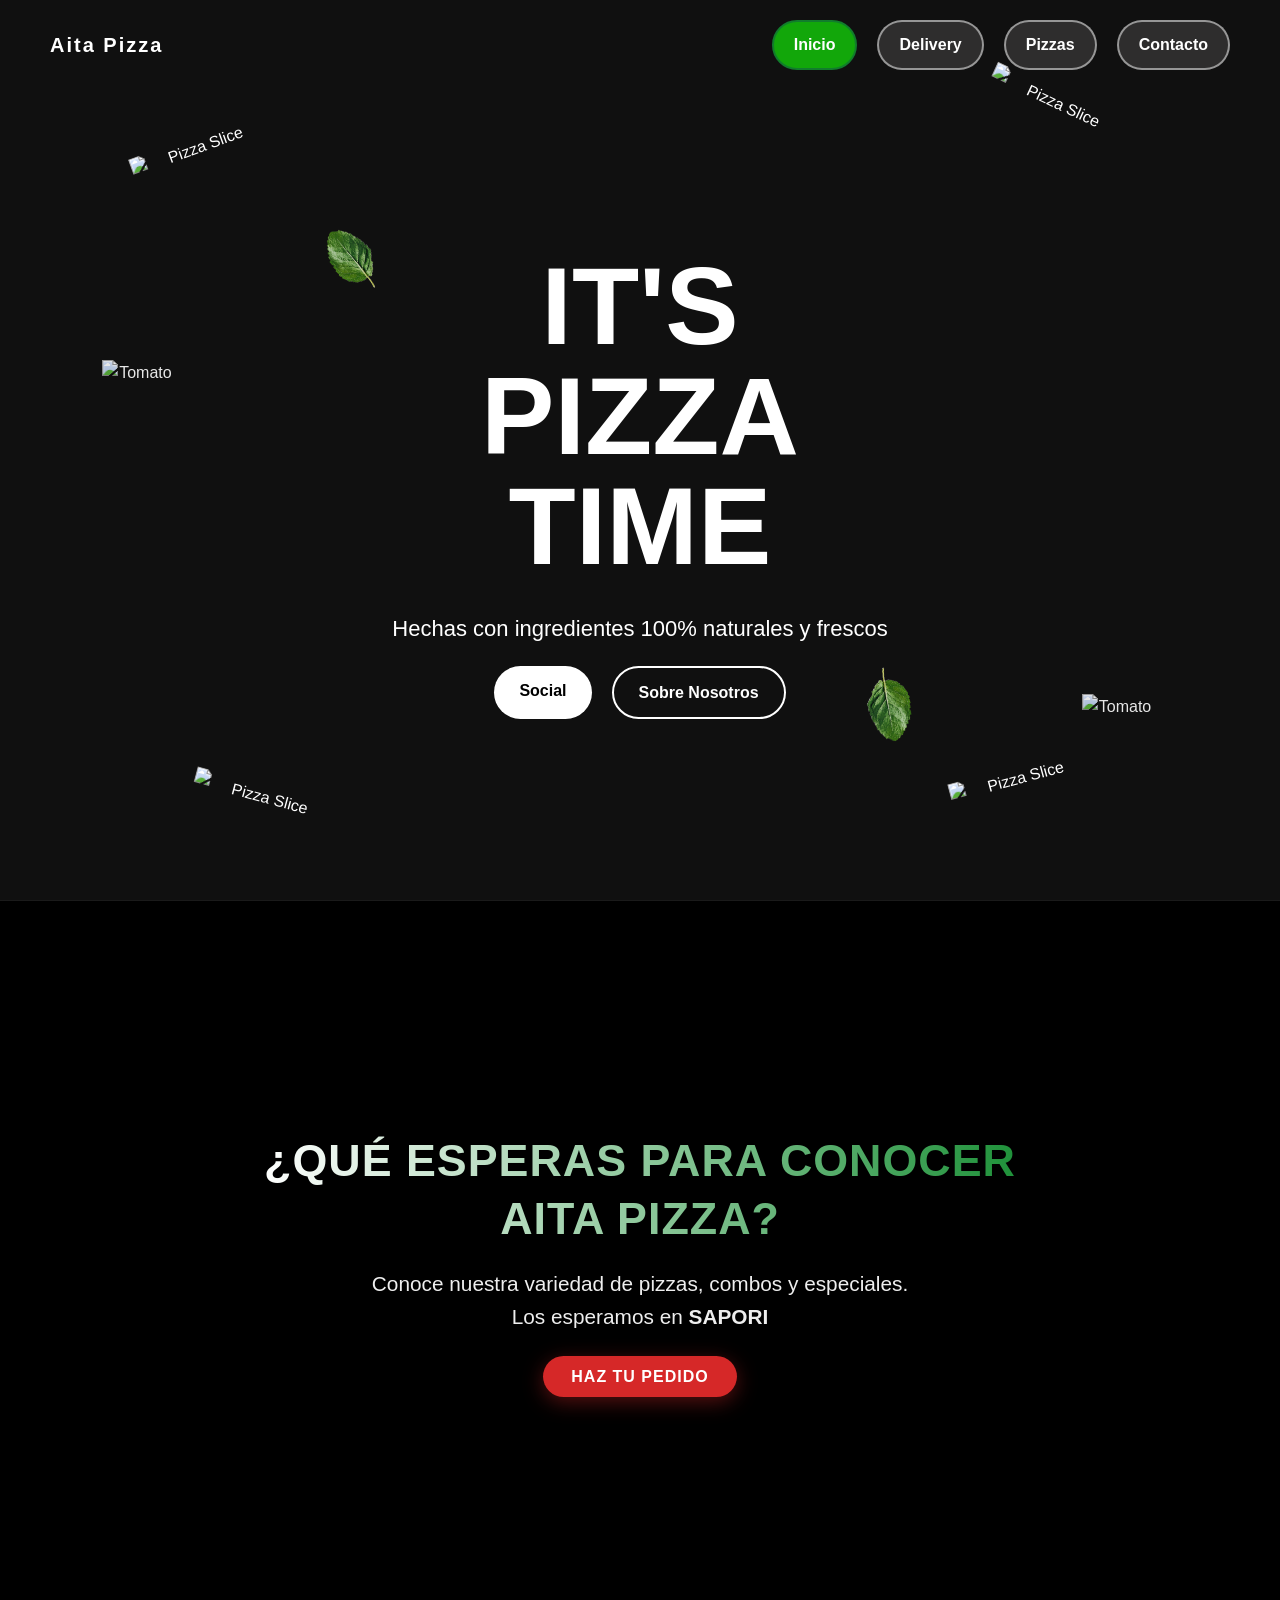
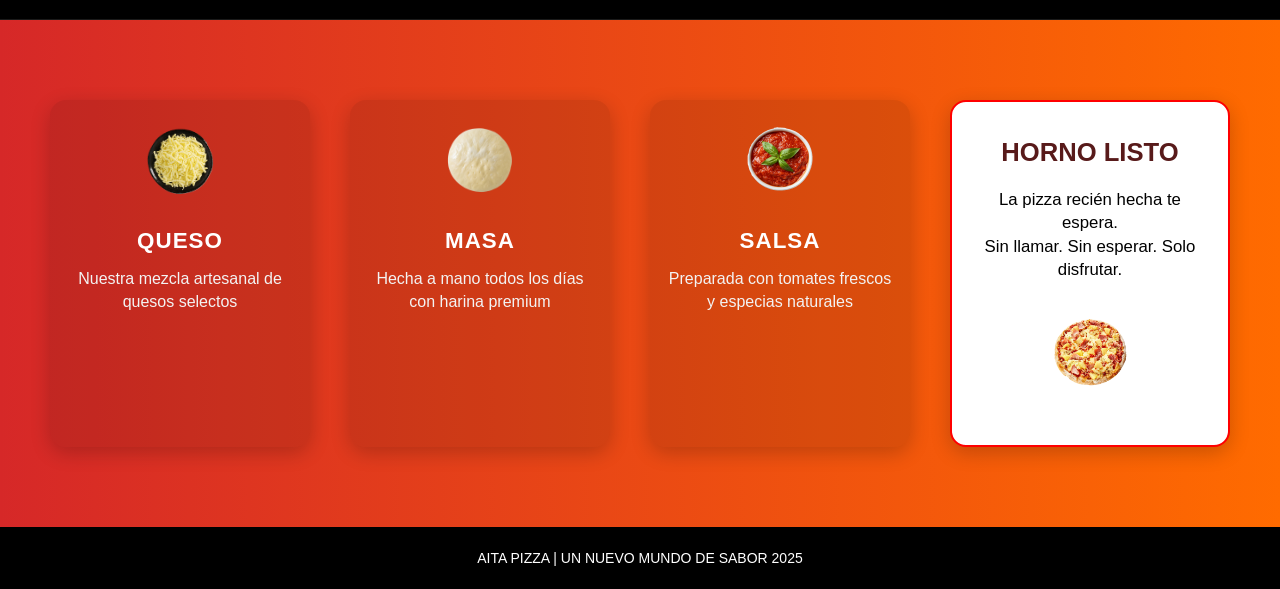
==== index.html @ 2b53fb68 "primera version del sitio aita pizza" ====
<!DOCTYPE html>
<html lang="es">
<head>
  <meta charset="UTF-8">
  <meta name="viewport" content="width=device-width, initial-scale=1.0">
  <link rel="icon" href="img/historia.png" type="image/png">
  <title>Aita Pizza - Inicio</title>
  <link rel="stylesheet" href="css/styles.css">
</head>
<body>
  <!-- HEADER -->
  <header>
    <div class="logo">
      <h2>Aita Pizza</h2>
    </div>
    <nav>
      <ul>
        <li><a href="index.html" class="active">Inicio</a></li>
        <li><a href="https://aitapizza.piwi.pe/#/store/Sapori">Delivery</a></li>
        <li><a href="carta.html">Pizzas</a></li>
        <li><a href="contacto.html">Contacto</a></li>
      </ul>
    </nav>
  </header>

  <!-- HERO PRINCIPAL -->
  <section class="hero">
    <h1>It's <br> Pizza <br> Time</h1>

    <div class="pizza-images">
      <img src="img/pizza1.png" alt="Pizza Slice" class="pizza top-left">
      <img src="img/pizza2.png" alt="Pizza Slice" class="pizza top-right">
      <img src="img/pizza3.png" alt="Pizza Slice" class="pizza bottom-left">
      <img src="img/pizza4.png" alt="Pizza Slice" class="pizza bottom-right">
    </div>

    <div class="decorations">
      <img src="img/bail1.png" alt="Basil Leaf" class="decor basil-top">
      <img src="img/bail2.png" alt="Basil Leaf" class="decor basil-bottom">
      <img src="img/tomate1.png" alt="Tomato" class="decor tomato-left">
      <img src="img/tomate1.png" alt="Tomato" class="decor tomato-right">
    </div>

    <div class="side-text">
      <p>Hechas con ingredientes 100% naturales y frescos</p>
      <div class="buttons">
        <a href="novedad.html" class="btn">Social</a>
        <a href="nosotros.html" class="btn secondary">Sobre Nosotros</a>
      </div>
    </div>
  </section>

  <!-- SECCIÓN DE PRESENTACIÓN -->
<section class="presentacion">
  <div class="video-container">
    <video src="vid/pizza-video.mp4" autoplay muted loop></video>
  </div>
  <div class="presentacion-texto">
    <h2>¿Qué esperas para conocer <span>Aita Pizza</span>?</h2>
    <p>Conoce nuestra variedad de pizzas, combos y especiales.<br>
    Los esperamos en <strong>SAPORI</strong> </p>
    <a href="https://aitapizza.piwi.pe/#/store/Sapori" class="btn">Haz tu pedido </a>
  </div>
</section>

<section class="ingredientes">
  <div class="ingredientes-container">

    <div class="ingrediente-item">
      <img src="img/queso.png" alt="Queso artesanal">
      <h3>QUESO</h3>
      <p>Nuestra mezcla artesanal de quesos selectos</p>
    </div>

    <div class="ingrediente-item">
      <img src="img/masa.png" alt="Masa fresca">
      <h3>MASA</h3>
      <p>Hecha a mano todos los días con harina premium</p>
    </div>

    <div class="ingrediente-item">
      <img src="img/salsa.png" alt="Salsa especial">
      <h3>SALSA</h3>
      <p>Preparada con tomates frescos y especias naturales</p>
    </div>

    <div class="ingrediente-item especial">
      <h2> HORNO LISTO </h2>
      <p>La pizza recién hecha te espera.<br>
      Sin llamar. Sin esperar. Solo disfrutar.</p>
      <img src="img/Tropical.png" alt="Pizza lista del horno">
    </div>

  </div>
</section>





  <!-- FOOTER -->
  <footer>
    <p>AITA PIZZA | UN NUEVO MUNDO DE SABOR 2025 </p>
  </footer>
</body>
</html>
---- css/styles.css ----
/* --- RESET GENERAL --- */
* {
  margin: 0;
  padding: 0;
  box-sizing: border-box;
}

body {
  font-family: Arial, Helvetica, sans-serif;
  background-color: #101010;
  color: #fff;
  line-height: 1.6;
}

/* --- HEADER --- */
header {
  position: fixed;
  top: 0;
  left: 0;
  width: 100%;
  padding: 20px 50px;
  background: transparent;
  display: flex;
  justify-content: space-between;
  align-items: center;
  z-index: 1000;
}

header .logo h2 {
  font-size: 20px;
  letter-spacing: 2px;
  font-weight: bold;
  color: #fff;
}

/* Menú de navegación */
header nav ul {
  list-style: none;
  display: flex;
  gap: 20px;
}

nav ul li a {
  display: inline-block;
  text-decoration: none;
  color: #fff;
  font-weight: bold;
  padding: 10px 20px;
    border: 2px solid rgba(255,255,255,0.5);
  border-radius: 30px;
  background-color: rgba(62, 61, 61, 0.671);
  transition: all 0.3s ease;
  cursor: pointer;
}

nav ul li a:hover,
nav ul li a.active {
  background-color: #12a70a;
  color: #ffffff;
  border-color: #117d2c;
}

/* --- HERO PRINCIPAL --- */
.hero {
  position: relative;
  display: flex;
  flex-direction: column;
  justify-content: center;
  align-items: center;
  min-height: 100vh;
  text-align: center;
  padding: 120px 20px 50px; /* margen por header */
}

.hero h1 {
  font-size: clamp(28px, 10vw, 110px);
  font-weight: 900;
  line-height: 1;
  text-transform: uppercase;
  z-index: 2;
}

/* Side text y botones */
.side-text {
  margin-top: 30px;
  max-width: 500px;
  width: 90%;
  text-align: center;
  z-index: 2;
}

.side-text p {
  font-size: clamp(15px, 2vw, 22px);
  margin-bottom: 20px;
}

.buttons {
  display: flex;
  justify-content: center;
  gap: 20px;
  flex-wrap: wrap;
}

.btn {
  text-decoration: none;
  background: #fff;
  color: #000;
  padding: 12px 25px;
  border-radius: 30px;
  font-weight: bold;
  transition: 0.3s;
}

.btn:hover {
  background: #218da5;
  color: #ffffff;
}

.btn.secondary {
  background: transparent;
  border: 2px solid #fff;
  color: #fff;
}

.btn.secondary:hover {
  background: #ff0000;
  border-color: #ff0000;
  color: #ffffff;
}

/* --- FOOTER --- */
footer {
  text-align: center;
  padding: 20px;
  background: #000;
  font-size: 14px;
}

/* --- PIZZA IMAGES --- */
.pizza-images img {
  position: absolute;
  width: clamp(60px, 12vw, 140px);
  z-index: 1;
}

.pizza.top-left { top: 15%; left: 10%; transform: rotate(-20deg); }
.pizza.top-right { top: 10%; right: 12%; transform: rotate(25deg); }
.pizza.bottom-left { bottom: 10%; left: 15%; transform: rotate(15deg); }
.pizza.bottom-right { bottom: 12%; right: 15%; transform: rotate(-15deg); }

/* --- DECORACIONES --- */
.decorations img {
  position: absolute;
  width: clamp(30px, 6vw, 70px);
  opacity: 0.9;
  z-index: 0;
}

.decor.basil-top { top: 25%; left: 25%; transform: rotate(-15deg); }
.decor.basil-bottom { bottom: 18%; right: 28%; transform: rotate(25deg); }
.decor.tomato-left { top: 40%; left: 8%; }
.decor.tomato-right { bottom: 20%; right: 10%; }

/* --- SECCIÓN PRESENTACIÓN CINEMATOGRÁFICA --- */
.presentacion {
  position: relative;
  width: 100%;
  min-height: 80vh; /* 🔹 ocupa casi toda la pantalla */
  display: flex;
  flex-direction: column;
  justify-content: center;
  align-items: center;
  overflow: hidden;
  background: #000;
  border-top: 1px solid rgba(255,255,255,0.1);
  border-bottom: 1px solid rgba(255,255,255,0.1);
}

/* 🎥 Video ocupa todo el fondo */
.presentacion video {
  position: absolute;
  top: 0;
  left: 0;
  width: 100%;
  height: 100%;
  object-fit: cover;
  filter: brightness(0.6); /* 🔹 oscurece un poco para destacar texto */
  z-index: 1;
}

/* 🧾 Texto centrado encima del video */
.presentacion-texto {
  position: relative;
  z-index: 2;
  text-align: center;
  color: #fff;
  max-width: 800px;
  padding: 40px 20px;
  animation: fadeInUp 1s ease-out;
}

.presentacion-texto h2 {
  font-size: 2.8rem;
  margin-bottom: 20px;
  line-height: 1.3;
  text-transform: uppercase;
  letter-spacing: 1px;

  /* Gradiente */
  background: linear-gradient(90deg, #ffffff, #1e9139);
  -webkit-background-clip: text;  /* Chrome, Safari, Edge */
  -webkit-text-fill-color: transparent; /* Chrome, Safari */
  background-clip: text;  /* Firefox (en pruebas) */
  color: transparent; /* fallback seguro */
}


.presentacion-texto p {
  font-size: 1.3rem;
  color: #eee;
  margin-bottom: 30px;
  line-height: 1.6;
}

/* 🎯 Botón centrado */
.presentacion .btn {
  background: #d62828;
  color: #fff;
  border: none;
  text-transform: uppercase;
  letter-spacing: 1px;
  font-weight: 700;
  font-size: 1rem;
  padding: 12px 28px;
  border-radius: 30px;
  transition: all 0.3s ease;
  box-shadow: 0 5px 20px rgba(214, 40, 40, 0.4);
}

.presentacion .btn:hover {
  background: #ca1e1eee;
  color: #fdfdfd;
  transform: translateY(-3px);
}

/*  Animación de entrada */
@keyframes fadeInUp {
  from {
    opacity: 0;
    transform: translateY(30px);
  }
  to {
    opacity: 1;
    transform: translateY(0);
  }
}

/* --- SECCIÓN DE INGREDIENTES --- */
.ingredientes {
  background: linear-gradient(90deg, #d62828, #ff6b00);
  color: #fff;
  text-align: center;
  padding: 80px 50px;
}

.ingredientes-container {
  display: flex;
  justify-content: center;
  align-items: stretch;
  flex-wrap: wrap;
  gap: 40px;
  max-width: 1200px;
  margin: 0 auto;
}

/* --- CADA BLOQUE --- */
.ingrediente-item {
  flex: 1;
  min-width: 220px;
  max-width: 280px;
  background: rgba(0, 0, 0, 0.1);
  border-radius: 16px;
  padding: 20px 15px;
  box-shadow: 0 6px 20px rgba(0, 0, 0, 0.2);
  transition: transform 0.3s ease, box-shadow 0.3s ease;
}

.ingrediente-item:hover {
  transform: translateY(-5px);
  box-shadow: 0 8px 25px rgba(255, 255, 255, 0.2);
}

/* --- IMÁGENES --- */
.ingrediente-item img {
  width: 80px;
  height: 80px;
  object-fit: contain;
  margin-bottom: 15px;
}

/* --- TEXTOS --- */
.ingrediente-item h3 {
  font-size: 1.4rem;
  color: #fff;
  margin-bottom: 10px;
  letter-spacing: 1px;
}

.ingrediente-item p {
  font-size: 1rem;
  color: #f3f3f3;
  line-height: 1.4;
}

/* --- BLOQUE ESPECIAL (horno) --- */
.ingrediente-item.especial {
  flex: 1.3;
  background: #ffffff;
  border: 2px solid #ff0000;
  padding: 30px 25px;
}

.ingrediente-item.especial h2 {
  font-size: 1.6rem;
  color: #581a1a;
  margin-bottom: 15px;
  text-transform: uppercase;
}

.ingrediente-item.especial p {
  color: #000000;
  margin-bottom: 20px;
  font-size: 1.05rem;
}

.ingrediente-item.especial img {
  width: 120px;
  margin-top: 10px;
}

/* --- RESPONSIVE --- */
@media (max-width: 900px) {
  .ingredientes {
    padding: 60px 20px;
  }

  .ingrediente-item {
    max-width: 100%;
  }

  .ingrediente-item.especial img {
    width: 90px;
  }
}





/* --- ANIMACIONES --- */
@keyframes rotatePizza {
  0% { transform: rotate(0deg) translateY(0); }
  50% { transform: rotate(10deg) translateY(-5px); }
  100% { transform: rotate(0deg) translateY(0); }
}
.pizza { animation: rotatePizza 6s ease-in-out infinite; }

@keyframes floatDecor {
  0% { transform: translateY(0) rotate(0deg); }
  50% { transform: translateY(-10px) rotate(5deg); }
  100% { transform: translateY(0) rotate(0deg); }
}
.decor { animation: floatDecor 5s ease-in-out infinite; }

/* --- MEDIA QUERIES --- */

/* Tablets */
@media (max-width: 1024px) {
  header { padding: 15px 30px; }
  .hero h1 { font-size: clamp(28px, 8vw, 80px); }
  .pizza-images img { width: clamp(60px, 10vw, 120px); }
  .side-text p { font-size: clamp(15px, 1.8vw, 18px); }
}

/* Laptops y pantallas medianas */
@media (max-width: 768px) {
  header { flex-direction: column; gap: 10px; }
  header nav { position: static; transform: none; }
  .hero h1 { font-size: clamp(24px, 8vw, 60px); }
  .pizza-images img { width: clamp(50px, 8vw, 100px); }
  .side-text p { font-size: clamp(14px, 1.5vw, 16px); }
}

/* Celulares */
@media (max-width: 480px) {
  .hero h1 { font-size: clamp(20px, 10vw, 40px); }
  .pizza-images { gap: 10px; }
  .pizza-images img { width: clamp(40px, 20vw, 80px); position: relative; top: 0; left: 0; }
  .side-text { width: 90%; }
  .buttons .btn { padding: 8px 16px; font-size: 14px; }
  .decorations img { width: clamp(20px, 15vw, 40px); }
}
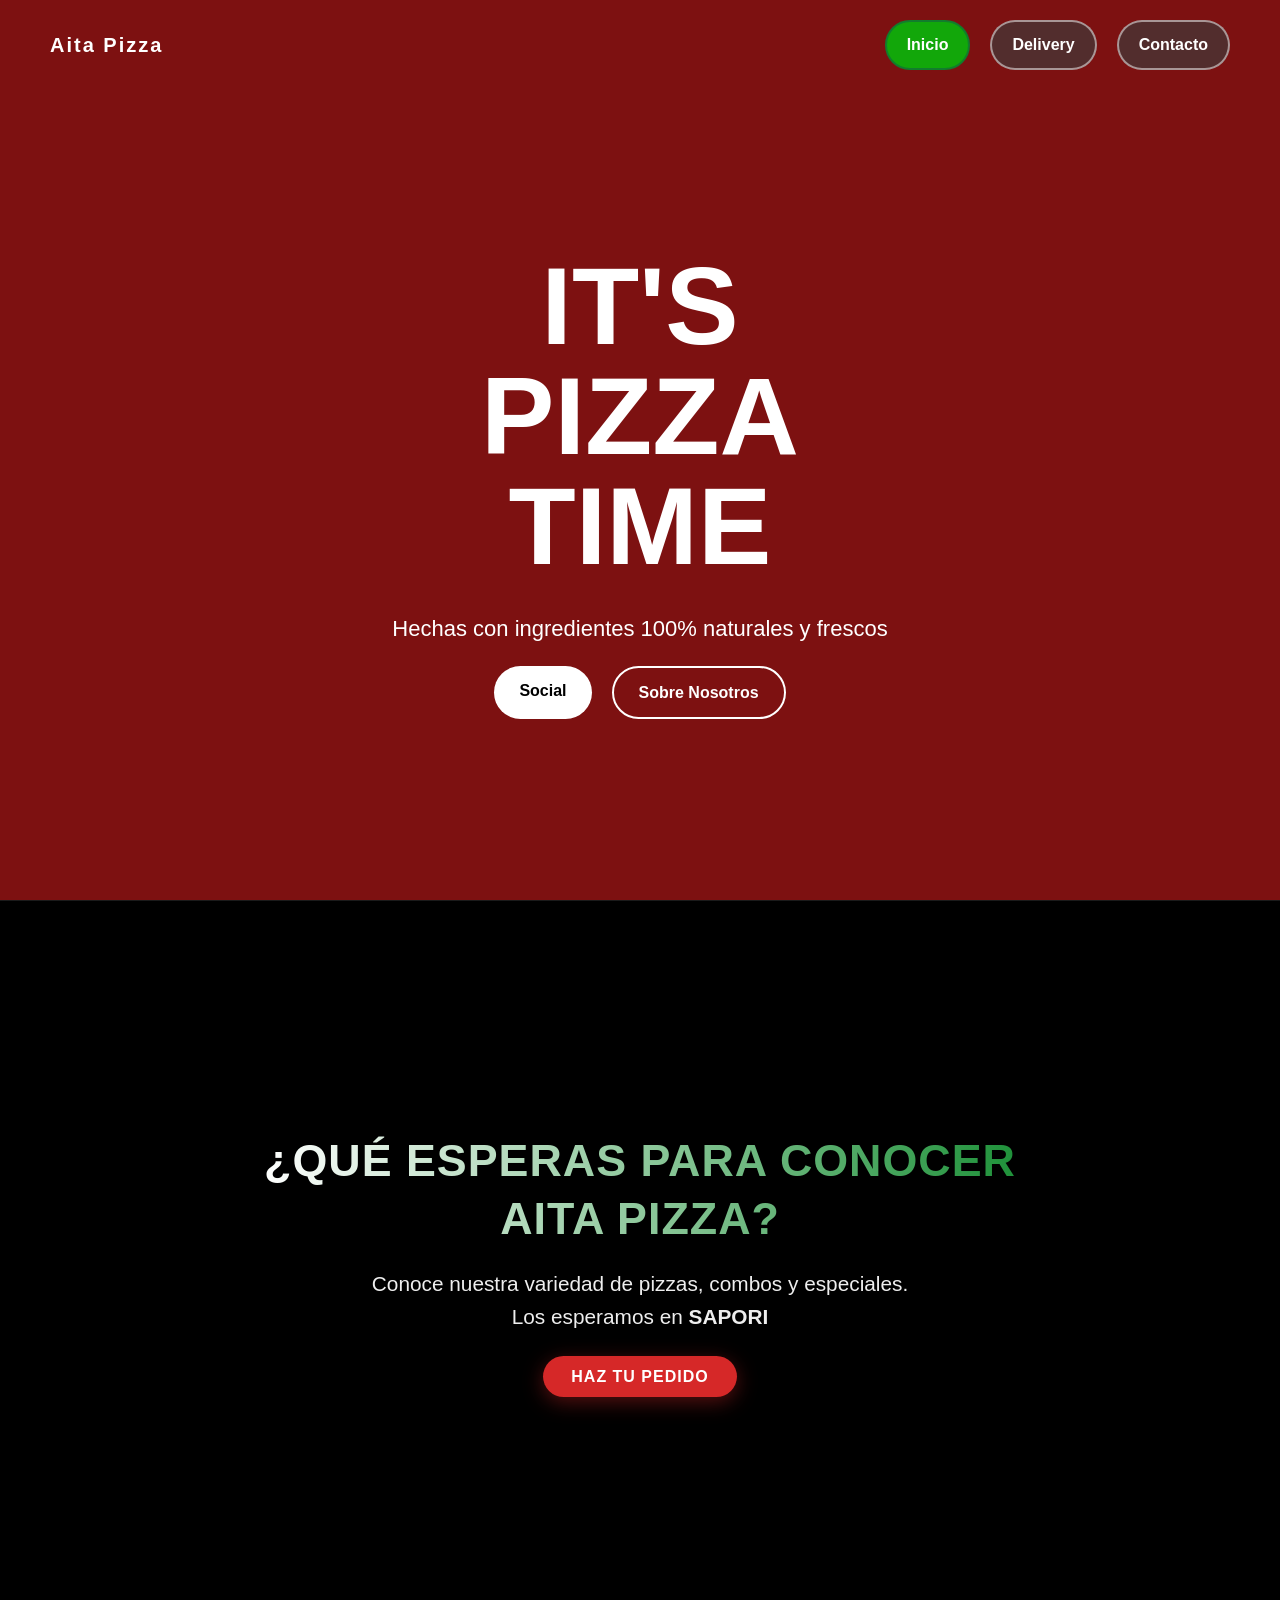
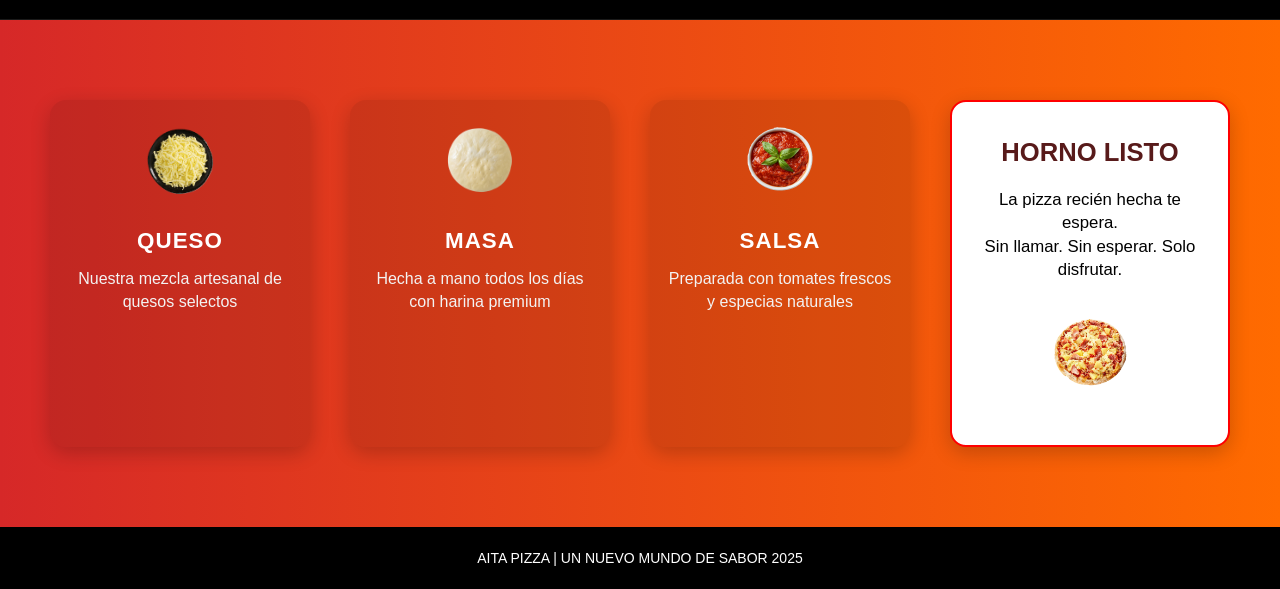
==== commit 09ee558c: "se modifico el color de fondo a un tono rojo oscuro para mejorar la apariencia visual." ====
--- a/index.html
+++ b/index.html
@@ -17,7 +17,6 @@
       <ul>
         <li><a href="index.html" class="active">Inicio</a></li>
         <li><a href="https://aitapizza.piwi.pe/#/store/Sapori">Delivery</a></li>
-        <li><a href="carta.html">Pizzas</a></li>
         <li><a href="contacto.html">Contacto</a></li>
       </ul>
     </nav>
@@ -27,19 +26,7 @@
   <section class="hero">
     <h1>It's <br> Pizza <br> Time</h1>
 
-    <div class="pizza-images">
-      <img src="img/pizza1.png" alt="Pizza Slice" class="pizza top-left">
-      <img src="img/pizza2.png" alt="Pizza Slice" class="pizza top-right">
-      <img src="img/pizza3.png" alt="Pizza Slice" class="pizza bottom-left">
-      <img src="img/pizza4.png" alt="Pizza Slice" class="pizza bottom-right">
-    </div>
 
-    <div class="decorations">
-      <img src="img/bail1.png" alt="Basil Leaf" class="decor basil-top">
-      <img src="img/bail2.png" alt="Basil Leaf" class="decor basil-bottom">
-      <img src="img/tomate1.png" alt="Tomato" class="decor tomato-left">
-      <img src="img/tomate1.png" alt="Tomato" class="decor tomato-right">
-    </div>
 
     <div class="side-text">
       <p>Hechas con ingredientes 100% naturales y frescos</p>
--- a/css/styles.css
+++ b/css/styles.css
@@ -7,7 +7,7 @@
 
 body {
   font-family: Arial, Helvetica, sans-serif;
-  background-color: #101010;
+  background-color: #7d1111;
   color: #fff;
   line-height: 1.6;
 }
@@ -123,8 +123,8 @@
 }
 
 .btn.secondary:hover {
-  background: #ff0000;
-  border-color: #ff0000;
+  background: #000000;
+  border-color: #000000;
   color: #ffffff;
 }
 
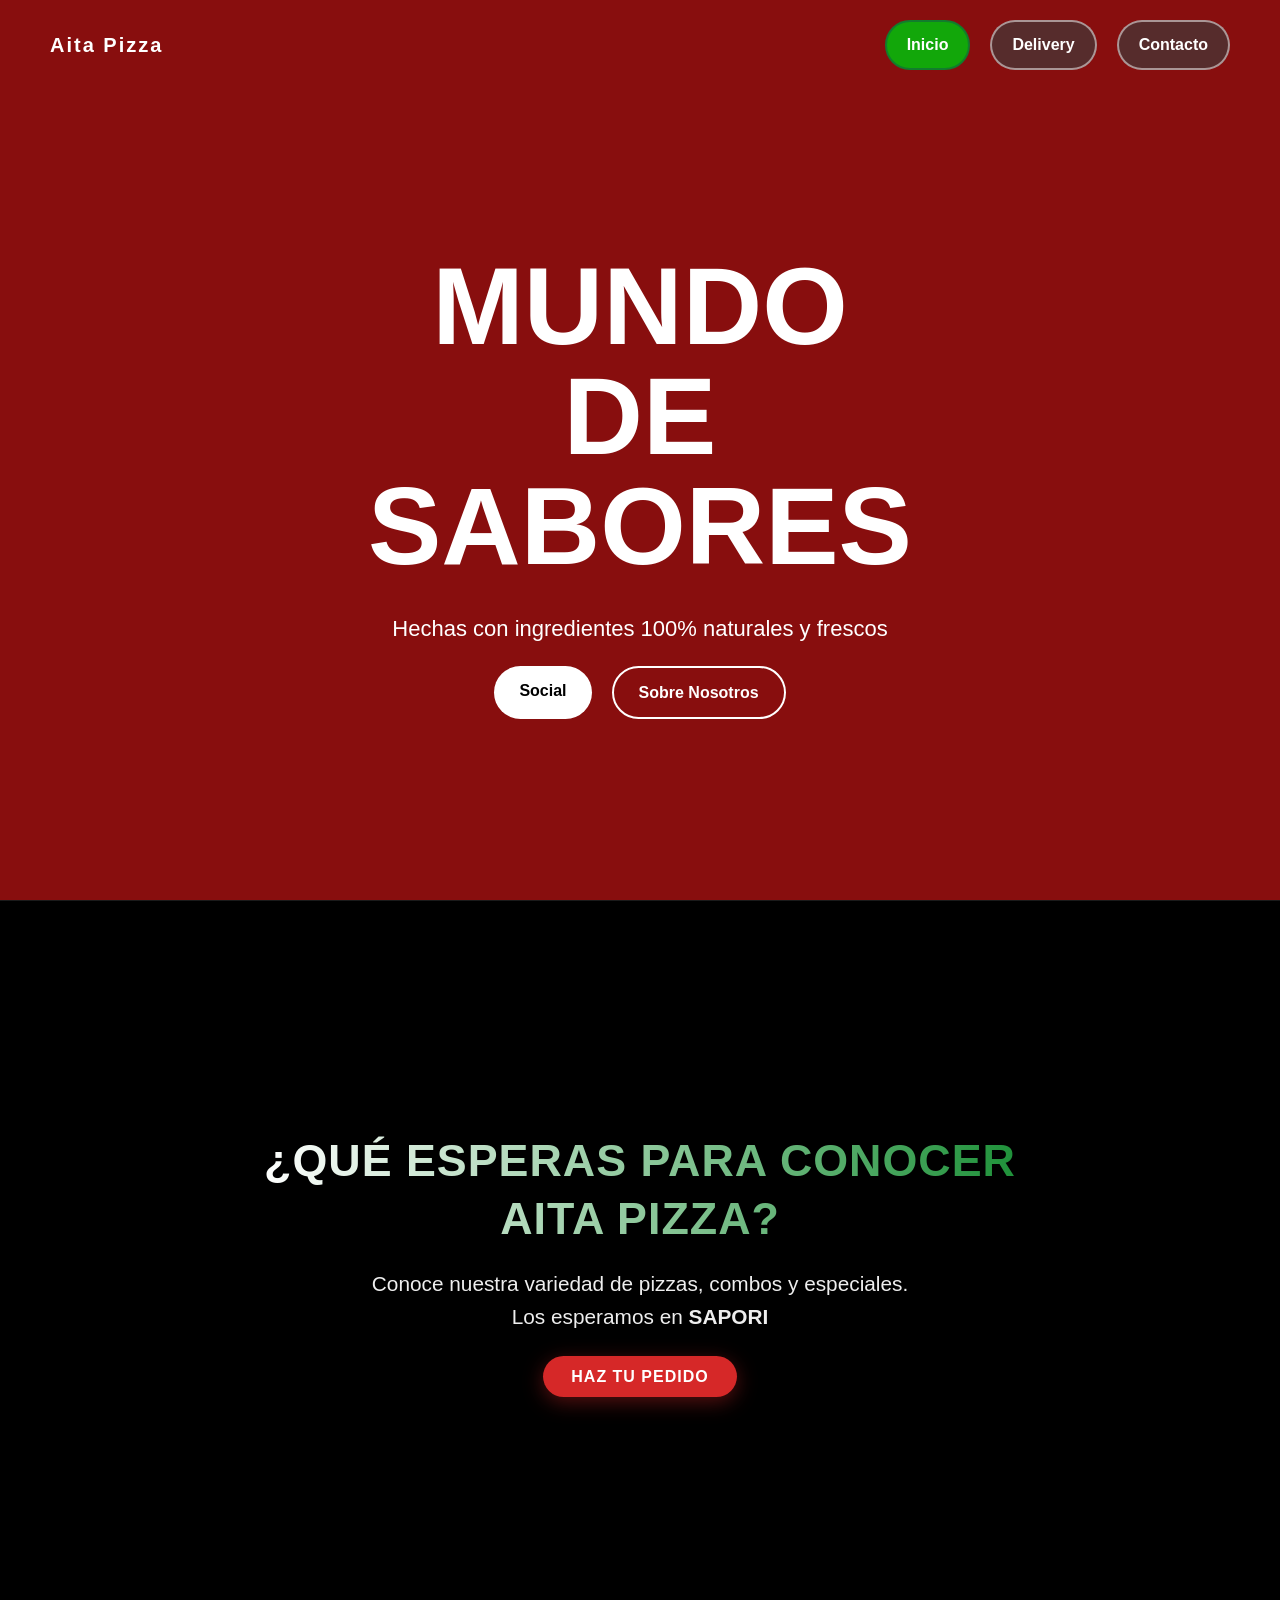
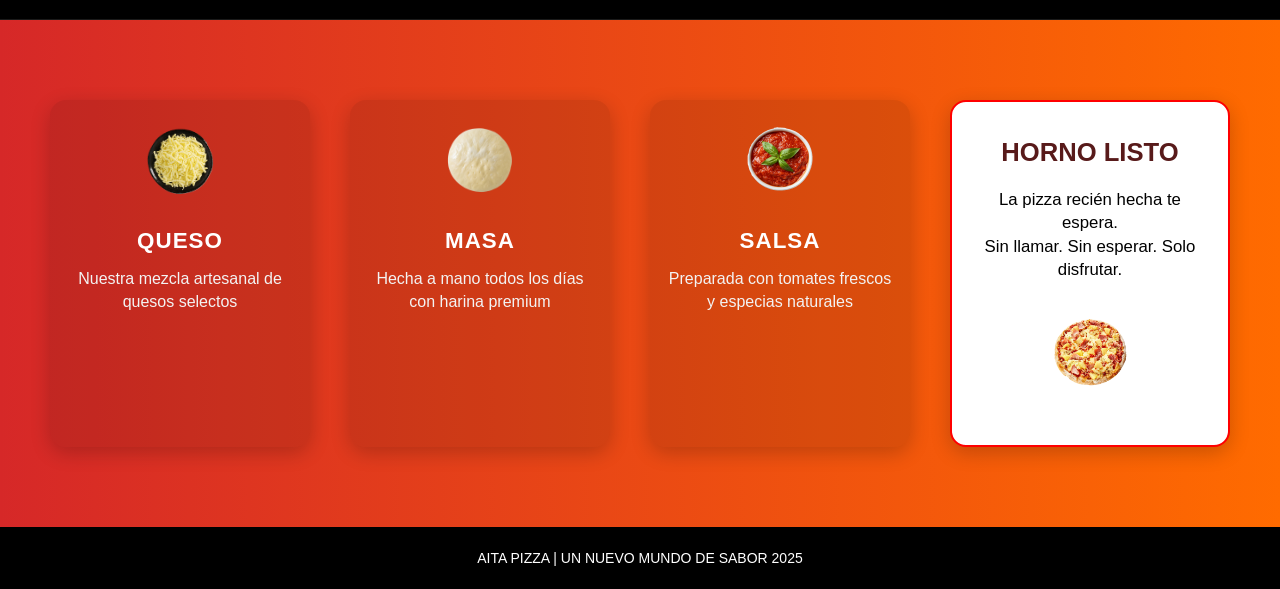
==== commit 2e426453: "se modified" ====
--- a/index.html
+++ b/index.html
@@ -24,7 +24,7 @@
 
   <!-- HERO PRINCIPAL -->
   <section class="hero">
-    <h1>It's <br> Pizza <br> Time</h1>
+    <h1>MUNDO <br> DE <br> SABORES </h1>
 
 
 
--- a/css/styles.css
+++ b/css/styles.css
@@ -7,7 +7,7 @@
 
 body {
   font-family: Arial, Helvetica, sans-serif;
-  background-color: #7d1111;
+  background-color: #880e0e;
   color: #fff;
   line-height: 1.6;
 }
@@ -124,7 +124,7 @@
 
 .btn.secondary:hover {
   background: #000000;
-  border-color: #000000;
+  border-color: #fbfbfb;
   color: #ffffff;
 }
 
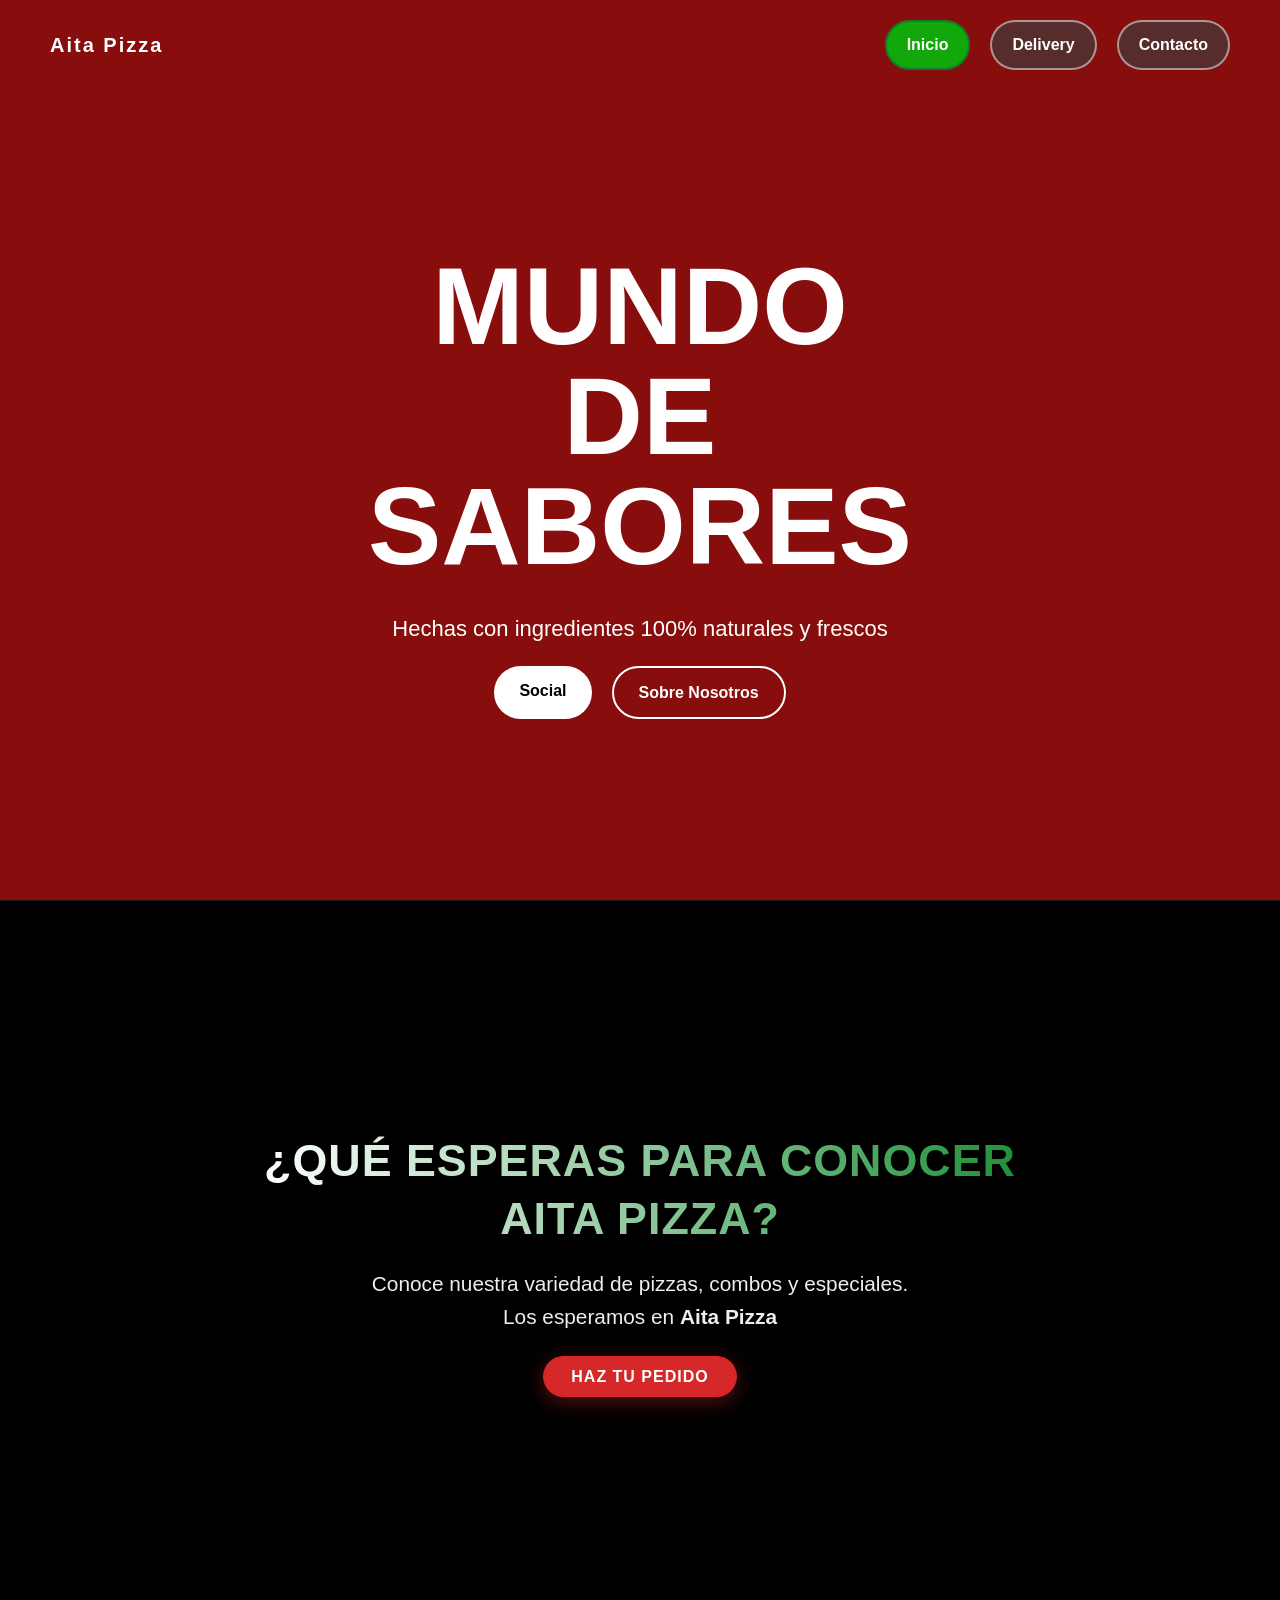
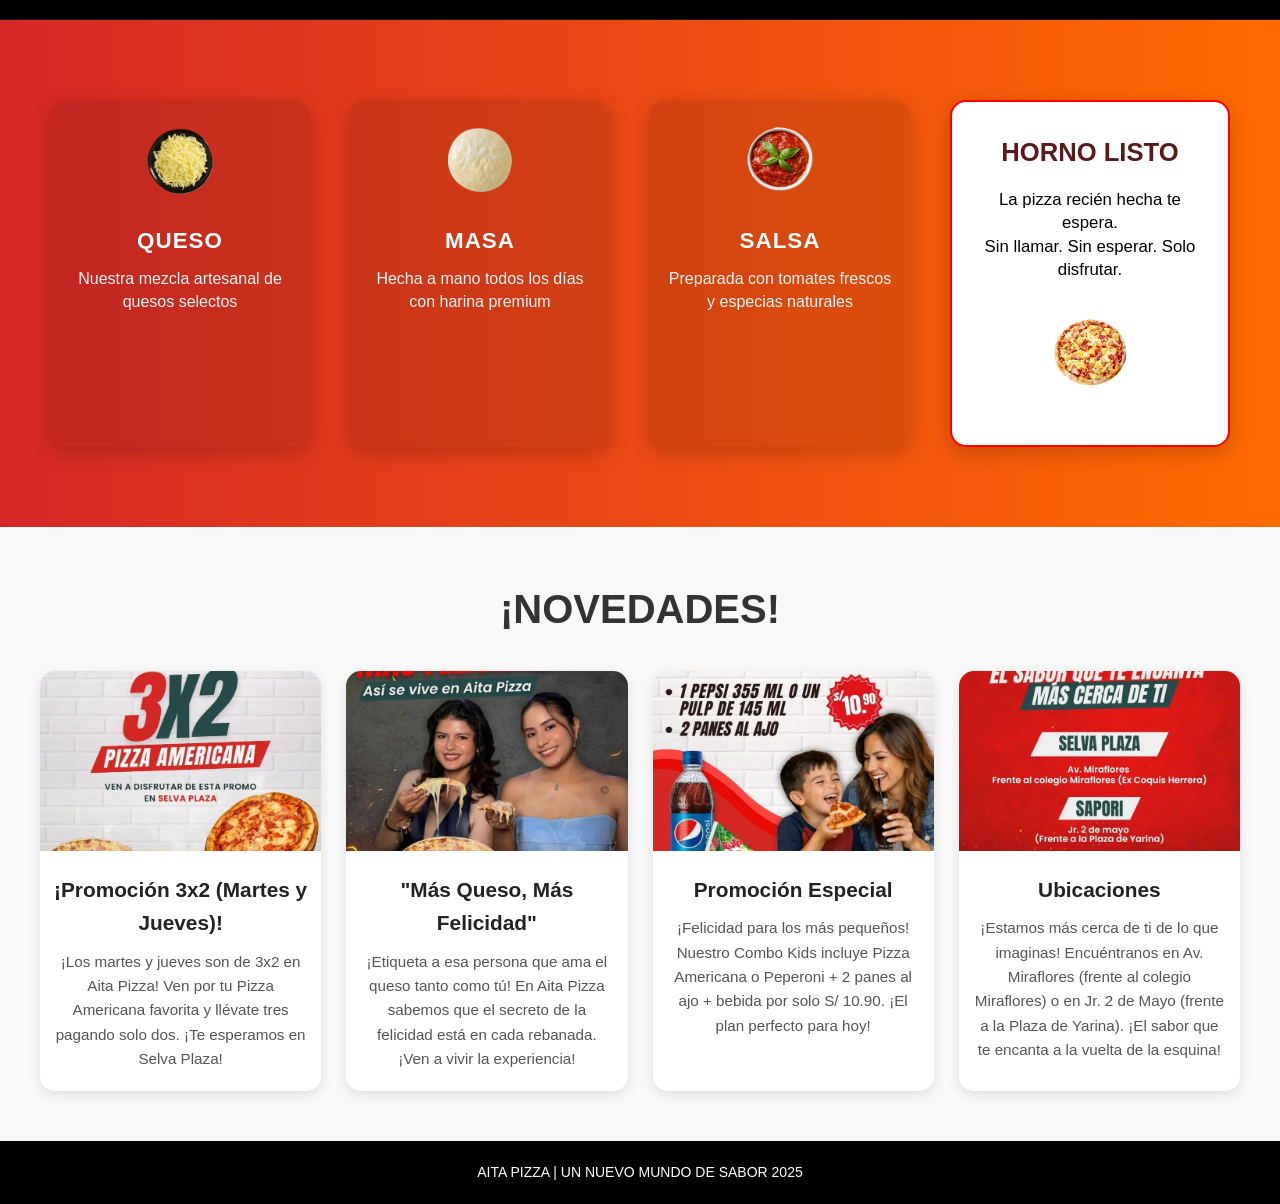
==== commit 08cb8d3a: "modified:   css/styles.css new file:   img/notica3.jpeg new file:   img/noticia1.jpeg new file:   im" ====
--- a/index.html
+++ b/index.html
@@ -45,7 +45,7 @@
   <div class="presentacion-texto">
     <h2>¿Qué esperas para conocer <span>Aita Pizza</span>?</h2>
     <p>Conoce nuestra variedad de pizzas, combos y especiales.<br>
-    Los esperamos en <strong>SAPORI</strong> </p>
+    Los esperamos en <strong>Aita Pizza</strong> </p>
     <a href="https://aitapizza.piwi.pe/#/store/Sapori" class="btn">Haz tu pedido </a>
   </div>
 </section>
@@ -81,8 +81,43 @@
   </div>
 </section>
 
+<!-- Noticias -->
+<section class="noticias">
+  <h2>¡NOVEDADES!</h2>
+  <div class="noticias-container">
+    <div class="noticia-item">
+      <img src="img/noticia5.jpeg" alt="Nueva pizza de temporada">
+      <h3>¡Promoción 3x2 (Martes y Jueves)!</h3>
+      <p>¡Los martes y jueves son de 3x2 en Aita Pizza! Ven por tu Pizza Americana favorita y llévate tres pagando solo dos. ¡Te esperamos en Selva Plaza!</p>
+    </div>
+      <div class="noticia-item">
+      <img src="img/noticia2.jpeg" alt="Promoción especial">
+      <h3>"Más Queso, Más Felicidad"</h3>
+      <p>¡Etiqueta a esa persona que ama el queso tanto como tú! En Aita Pizza sabemos que el secreto de la felicidad está en cada rebanada. ¡Ven a vivir la experiencia!</p>
+    </div>
+
+      <div class="noticia-item">
+      <img src="img/notica3.jpeg" alt="Promoción especial">
+      <h3>Promoción Especial</h3>
+      <p>¡Felicidad para los más pequeños! Nuestro Combo Kids incluye Pizza Americana o Peperoni + 2 panes al ajo + bebida por solo S/ 10.90. ¡El plan perfecto para hoy!</p>
+    </div>
 
 
+    <div class="noticia-item">
+      <img src="img/noticia4.jpeg" alt="Promoción especial">
+      <h3>Ubicaciones</h3>
+      <p>¡Estamos más cerca de ti de lo que imaginas! Encuéntranos en Av. Miraflores (frente al colegio Miraflores) o en Jr. 2 de Mayo (frente a la Plaza de Yarina). ¡El sabor que te encanta a la vuelta de la esquina!</p>
+    </div>
+  </div>
+
+<!-- MODAL -->
+<div id="modal" class="modal">
+  <span class="cerrar">&times;</span>
+  <img class="modal-img" id="modalImg">
+  <h3 id="modalTitulo"></h3>
+  <p id="modalTexto"></p>
+</div>
+</section>
 
 
   <!-- FOOTER -->
@@ -91,3 +126,5 @@
   </footer>
 </body>
 </html>
+
+<script src="js/modal.js"></script>
--- a/css/styles.css
+++ b/css/styles.css
@@ -353,6 +353,105 @@
   }
 }
 
+/* SECCIÓN NOTICIAS */
+.noticias {
+    padding: 50px 20px;
+    background: #f8f8f8;
+    text-align: center;
+}
+
+.noticias h2 {
+    font-size: 2.5rem;
+    margin-bottom: 30px;
+    color: #333;
+}
+
+/* CONTENEDOR */
+.noticias-container {
+    display: grid;
+    grid-template-columns: repeat(auto-fit, minmax(250px, 1fr));
+    gap: 25px;
+    max-width: 1200px;
+    margin: 0 auto;
+}
+
+/* TARJETAS */
+.noticia-item {
+    background: white;
+    border-radius: 15px;
+    overflow: hidden;
+    box-shadow: 0 4px 12px rgba(0,0,0,0.1);
+    transition: transform 0.3s ease, box-shadow 0.3s ease;
+    cursor: pointer;
+}
+
+/* EFECTO HOVER */
+.noticia-item:hover {
+    transform: translateY(-10px);
+    box-shadow: 0 8px 20px rgba(0,0,0,0.2);
+}
+
+/* IMÁGENES */
+.noticia-item img {
+    width: 100%;
+    height: 180px;
+    object-fit: cover;
+}
+
+/* TEXTO */
+.noticia-item h3 {
+    font-size: 1.3rem;
+    margin: 15px 10px 10px;
+    color: #222;
+}
+
+.noticia-item p {
+    font-size: 0.95rem;
+    color: #555;
+    padding: 0 15px 20px;
+}
+
+
+/* MODAL */
+.modal {
+    display: none;
+    position: fixed;
+    z-index: 999;
+    padding-top: 80px;
+    left: 0;
+    top: 0;
+    width: 100%;
+    height: 100%;
+    background: rgba(0,0,0,0.8);
+    text-align: center;
+    color: white;
+}
+
+.modal-img {
+    max-width: 80%;
+    max-height: 400px;
+    border-radius: 10px;
+}
+
+.modal h3 {
+    margin-top: 15px;
+    font-size: 1.8rem;
+}
+
+.modal p {
+    max-width: 600px;
+    margin: 10px auto;
+    font-size: 1rem;
+}
+
+/* BOTÓN CERRAR */
+.cerrar {
+    position: absolute;
+    top: 20px;
+    right: 40px;
+    font-size: 40px;
+    cursor: pointer;
+}
 
 
 
